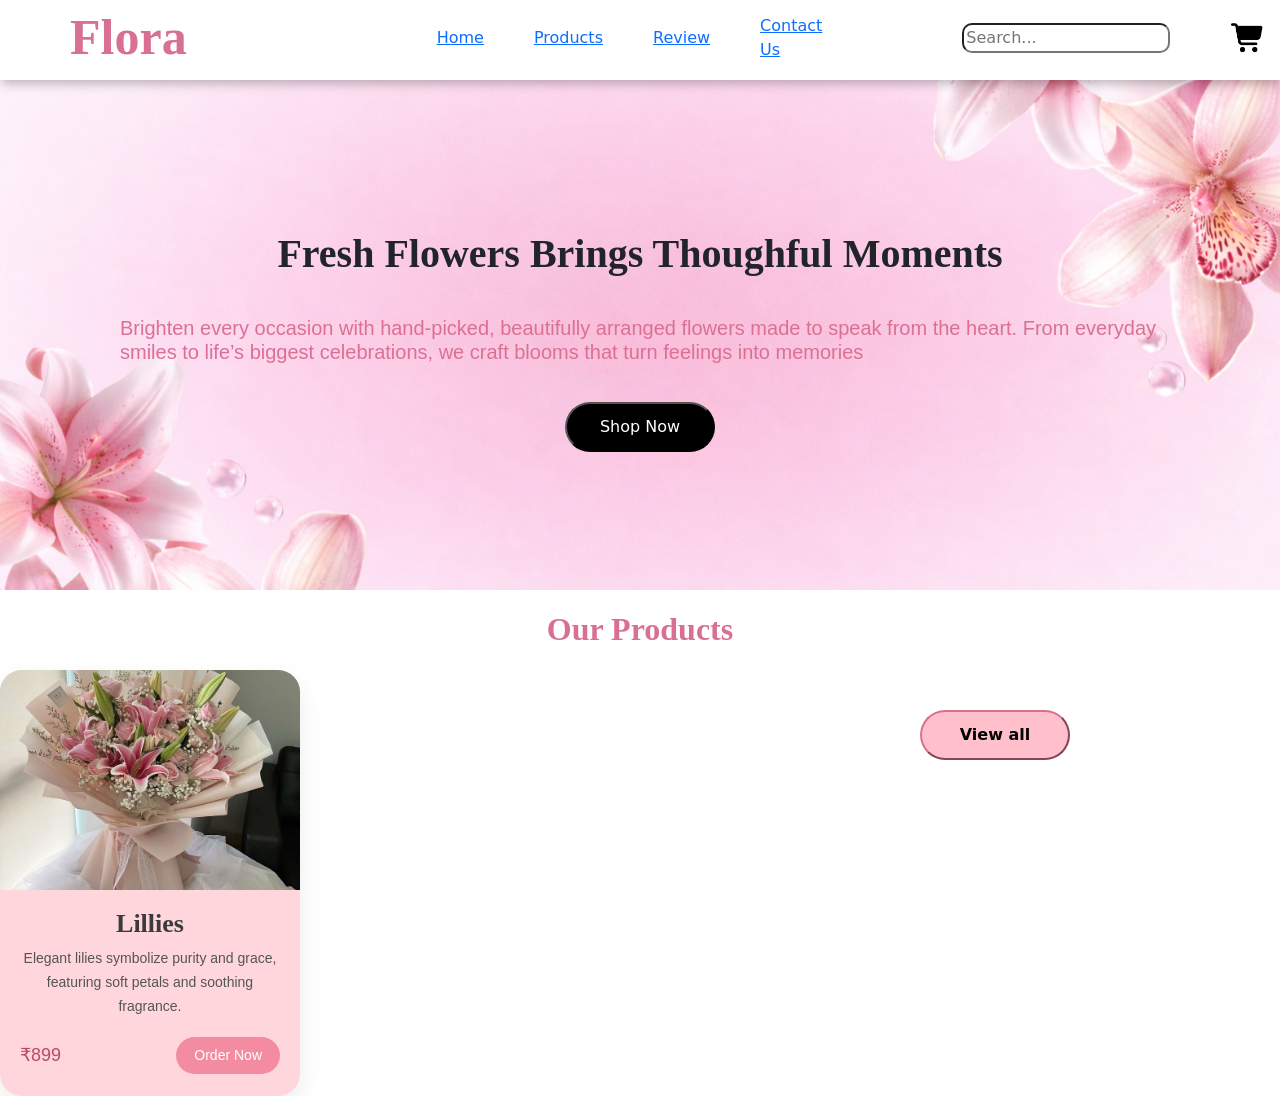
==== index.html @ c14eb33c "Creating a flower shop with basics only" ====
<!DOCTYPE html>
<html lang="en">
<head>
    <meta charset="UTF-8">
    <meta name="viewport" content="width=device-width, initial-scale=1.0">
    <title>Document</title>
    
    <!-- bootstrap -->
    <link href="https://cdn.jsdelivr.net/npm/bootstrap@5.3.8/dist/css/bootstrap.min.css" rel="stylesheet" integrity="sha384-sRIl4kxILFvY47J16cr9ZwB07vP4J8+LH7qKQnuqkuIAvNWLzeN8tE5YBujZqJLB" crossorigin="anonymous">
    <link rel="stylesheet" href="style.css">
</head>
<body>
    <!-- navbar -->
    <div class="my-navbar">
        <nav class="custom-nav">
            <div id="heading">
                <b>Flora</b>
            </div>
            <a href="#" class="nav-a">Home</a>
            <a href="#" class="nav-a">Products</a>
            <a href="#" class="nav-a">Review</a>
            <a href="#" class="nav-a">Contact Us</a>
            <div class="search-bar">
                <input type="text" id="searchInput" placeholder="Search..." />

            </div>
            <div class="cart-profile">
                <div id="cart"> 
                    <img src="/images/cart.png" height="30px" alt="">
                </div>
                <div id="profile">
                    <img src="/images/profile.png" height="30px"alt="">
                </div>
            </div>
            
            
        </nav>
    </div>
    <!-- herosection -->
     <div class="outer-hero">
       <div class="inner-hero">
            <h1 id="hero-main"><b>Fresh Flowers Brings Thoughful Moments</b></h1></div>   
            <div><h5 id="hero-secondary">Brighten every occasion with hand-picked, beautifully arranged flowers made to speak from the heart. From everyday smiles to life’s biggest celebrations, we craft blooms that turn feelings into memories</h3>
         </div>
        <button id="hero-button">Shop Now</button>
        
    </div>
    <!-- gpt -->
     <!-- <div class="flower-card">
    <img src="lillies.jpg" alt="Lillies Bouquet">

    <div class="card-content">
        <h3>Lillies</h3>
        <p>Elegant lilies symbolize purity and grace, featuring soft petals and soothing fragrance.</p>

        <div class="card-footer">
            <span class="price">₹899</span>
            <button class="buy-btn">Order Now</button>
        </div>
    </div>
</div> -->

    <!-- products section -->
     
    <div>
        <div id="products"><b>Our Products</b></div>
            <div id="all-products">
                 <div class="flower-card">
    <img src="/images/pink-lillies.jpg" alt="Lillies Bouquet">

    <div class="card-content">
        <h3>Lillies</h3>
        <p>Elegant lilies symbolize purity and grace, featuring soft petals and soothing fragrance.</p>

        <div class="card-footer">
            <span class="price">₹899</span>
            <button class="buy-btn">Order Now</button>
        </div>
    </div>
                <!-- <div class="flowers-cards">
                    <img src="/images/pink-tulips.jpg" alt="" >
                    <h3>Tulips</h3>
                    <p>Bright tulips symbolize love and renewal, featuring smooth petals, vibrant colors, perfect for gifts, spring decor, celebrations, and joyful moments</p>
                </div>
                <div class="flowers-cards">
                    <img src="/images/orchids.jpg" alt="" >
                    <h3>Orchids</h3>
                    <p>Exotic orchids symbolize beauty and luxury, featuring delicate blooms, long-lasting freshness, perfect for elegant gifts, decor, celebrations, and special occasions</p>
                </div>
                <div class="flowers-cards">
                    <img src="/images/Hydrangeas.jpg" alt="" >
                    <h3>Hydrangeas</h3>
                    <p>Lush hydrangeas symbolize gratitude and abundance, featuring full clustered blooms, soft colors, perfect for elegant decor, weddings, gifts, and celebrations</p>
                </div>
                <div class="flowers-cards">
                    <img src="/images/daisies.jpg" alt="" >
                    <h3>Daisies</h3>
                    <p>Fresh daisies symbolize innocence and cheer, featuring bright petals, sunny charm, perfect for bouquets, gifts, decor, celebrations, and everyday happiness</p>
                </div> -->
            </div>
        
        <div>
            <button id="product-button"> <b>View all</b></button>
        </div>
   </div>
</body>
</html>
---- style.css ----
.my-navbar {
    height: 80px;
    box-shadow: 0 6px 10px -2px rgba(0,0,0,0.25);
    position: relative;
    z-index: 10;
}

.custom-nav {
    display: flex;
    align-items: center;
    gap: 50px;
    width: 100%;
}

#heading {
    font-family: 'Cormorant Garamond', serif;
    color: #d87093;
    font-size: 50px;
    margin-right:200px;
    margin-left:70px;
}

#searchInput {
    height: 30px;
    border-radius: 10px;
    margin-left:90px;
    margin-right:10px;
}

.cart-profile {
    display: flex;
    gap: 40px;
    margin-left: auto;
    margin-right:20px;

}
.outer-hero {
    width: full;
    height:510px;
    /* margin-top:2px; */
    background: url("/images/heroimage.png") ;
    background-repeat: no-repeat;
    background-position: center;
    background-size: cover;
    display:flex;
    justify-items: center;
    align-items: center;
    flex-direction: column;
    padding-top:150px;
    padding-left: 120px;
    padding-right:120px;
    gap:30px;

}

#hero-secondary{
    color:palevioletred;
    font-family: 'Inter', sans-serif; 
}
#hero-main{
    font-family: 'Playfair Display', serif;
}
#hero-button{
    border-radius:40px;
    height:50px;
    width:150px;
    background-color: black;
    color:white;
        /* box-shadow: 0 6px 10px -2px rgba(0,0,0,0.25); */


}
/* container of all cards */
#all-products{
    display: grid;
    grid-template-columns: repeat(5, 1fr);
    gap: 20px;
    /* height:400px; */
}

/* individual card */
.flowers-cards{
    background-color: pink;
    padding: 10px;
    border-radius: 10px;
    text-align: center;
    margin-left: 10px;
    margin-right:10px;
height:400px;
}
.flowers-cards h3 {
    font-family: 'Quicksand', sans-serif;
    font-weight: 500;
    font-size: 26px;
    letter-spacing: 1px;
    color: #2e2e2e;
    margin-bottom: 10px;
}
.flowers-card p {
    font-family: 'Poppins', sans-serif;
    font-size: 14.5px;
    font-weight: 400;
    line-height: 1.7;
    color: #444;
}
/* image inside card */
.flowers-cards img{
    width: 100%;
    height: 50%;
    object-fit: cover;
    border-radius: 8px;
}
#products{
    height:50px;
    font-size:xx-large;
    font-family:cursive;
    text-align:center;
    color:#d87093;
    margin-top:15px;
    margin-bottom: 15px;
}
#product-button{
    background-color: pink;
    border-color: #d87093;
    height:50px;
    width:150px;
    border-radius: 40px;
    margin-top: 40px;
    margin-left:600px;
    margin-bottom: 15px;
}
.flower-card{
    width: 300px;
    background: #ffd6dc;
    border-radius: 22px;
    overflow: hidden;
    box-shadow: 0 10px 25px rgba(0,0,0,0.08);
    transition: transform 0.3s ease;
}

.flower-card:hover{
    transform: translateY(-6px);
}

.flower-card img{
    width: 100%;
    height: 220px;
    object-fit: cover;
}

.card-content{
    padding: 18px 20px 22px;
    text-align: center;
}

.card-content h3{
    font-family: 'Cormorant Garamond', serif;
    font-size: 26px;
    font-weight: 600;
    color: #3b3b3b;
    margin-bottom: 8px;
}

.card-content p{
    font-family: 'Poppins', sans-serif;
    font-size: 14px;
    line-height: 1.7;
    color: #555;
    margin-bottom: 18px;
}

.card-footer{
    display: flex;
    align-items: center;
    justify-content: space-between;
}

.price{
    font-family: 'Poppins', sans-serif;
    font-size: 18px;
    font-weight: 500;
    color: #b94a64;
}

.buy-btn{
    background: #f48ca1;
    border: none;
    padding: 8px 18px;
    border-radius: 20px;
    font-family: 'Poppins', sans-serif;
    font-size: 14px;
    color: white;
    cursor: pointer;
    transition: background 0.3s ease;
}

.buy-btn:hover{
    background: #e6728a;
}
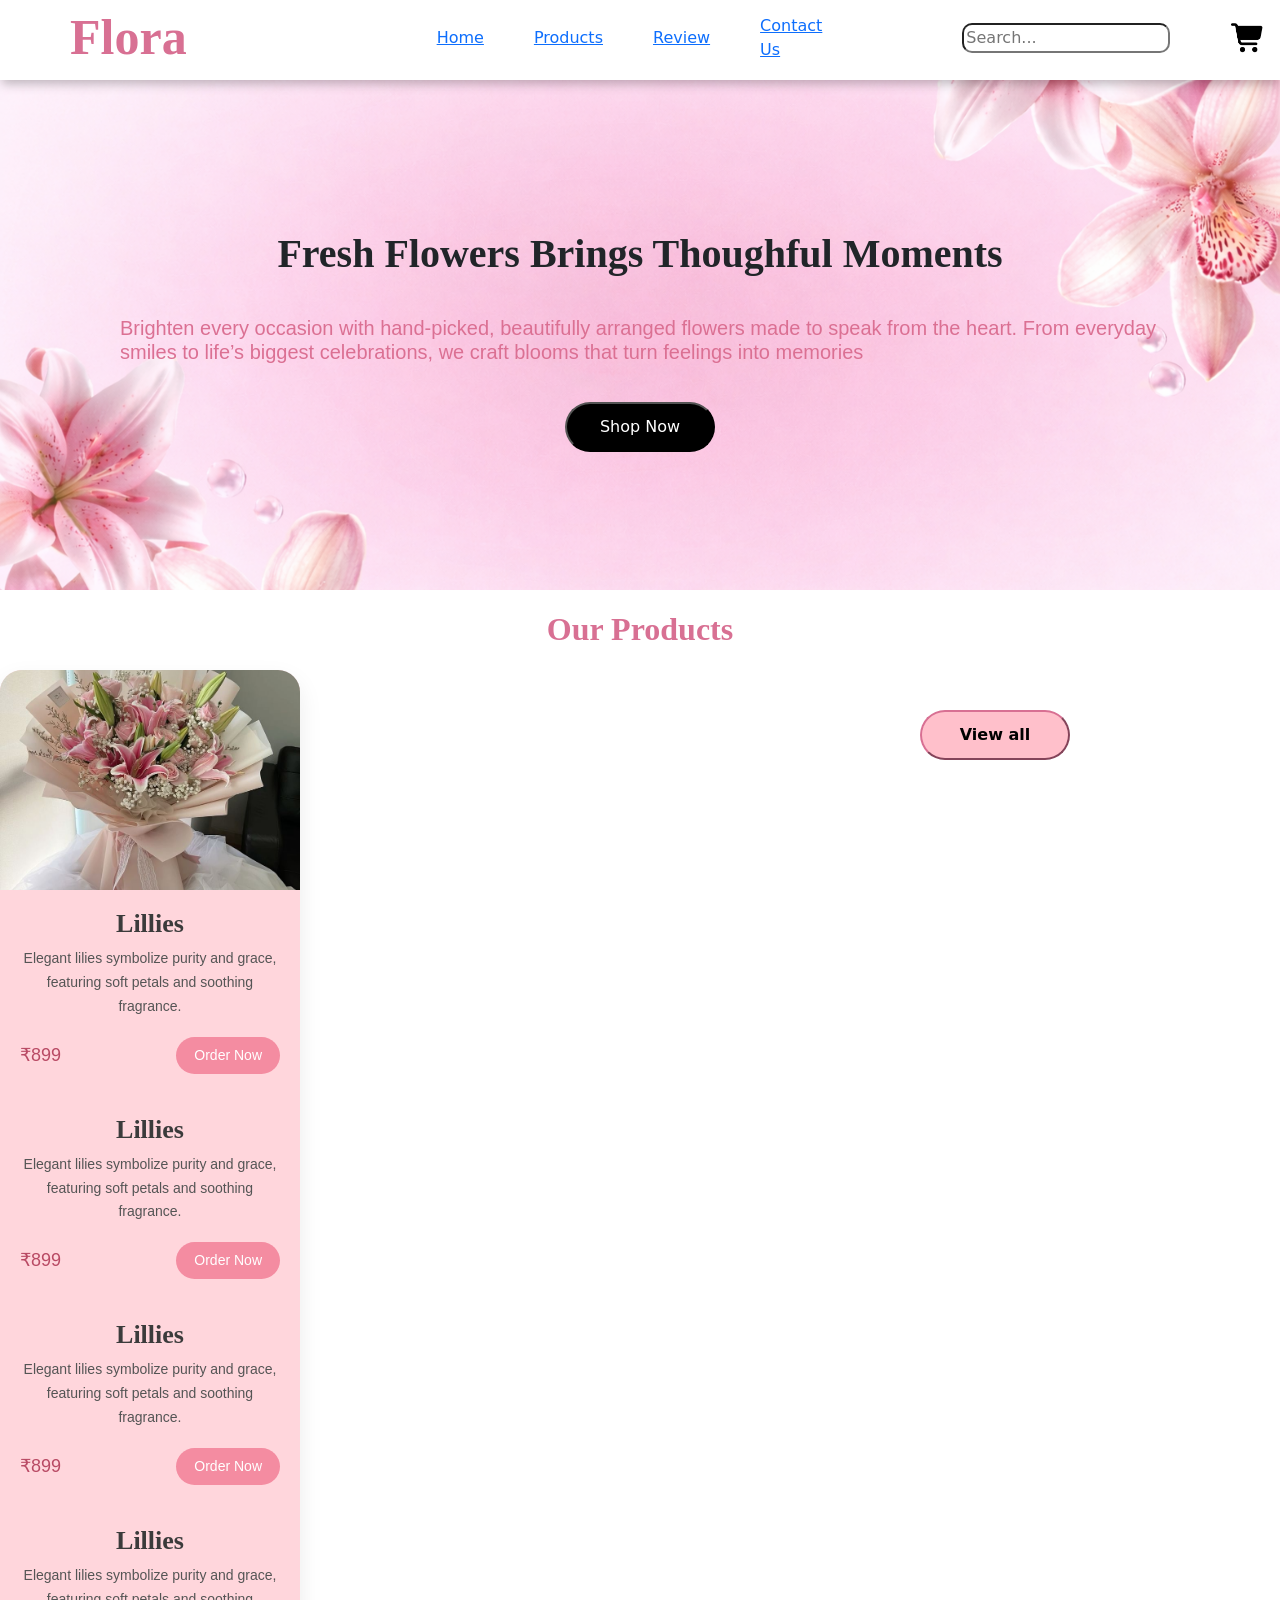
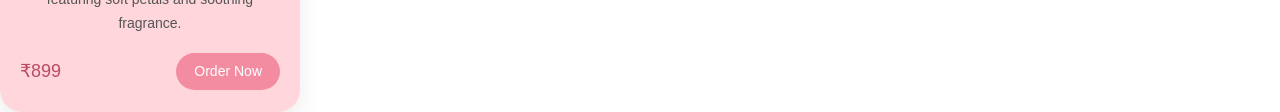
==== commit 12d8b396: "Added few more lilies" ====
--- a/index.html
+++ b/index.html
@@ -77,6 +77,33 @@
             <button class="buy-btn">Order Now</button>
         </div>
     </div>
+    <div class="card-content">
+        <h3>Lillies</h3>
+        <p>Elegant lilies symbolize purity and grace, featuring soft petals and soothing fragrance.</p>
+    
+        <div class="card-footer">
+            <span class="price">₹899</span>
+            <button class="buy-btn">Order Now</button>
+        </div>
+    </div>
+    <div class="card-content">
+        <h3>Lillies</h3>
+        <p>Elegant lilies symbolize purity and grace, featuring soft petals and soothing fragrance.</p>
+    
+        <div class="card-footer">
+            <span class="price">₹899</span>
+            <button class="buy-btn">Order Now</button>
+        </div>
+    </div>
+    <div class="card-content">
+        <h3>Lillies</h3>
+        <p>Elegant lilies symbolize purity and grace, featuring soft petals and soothing fragrance.</p>
+    
+        <div class="card-footer">
+            <span class="price">₹899</span>
+            <button class="buy-btn">Order Now</button>
+        </div>
+    </div>
                 <!-- <div class="flowers-cards">
                     <img src="/images/pink-tulips.jpg" alt="" >
                     <h3>Tulips</h3>
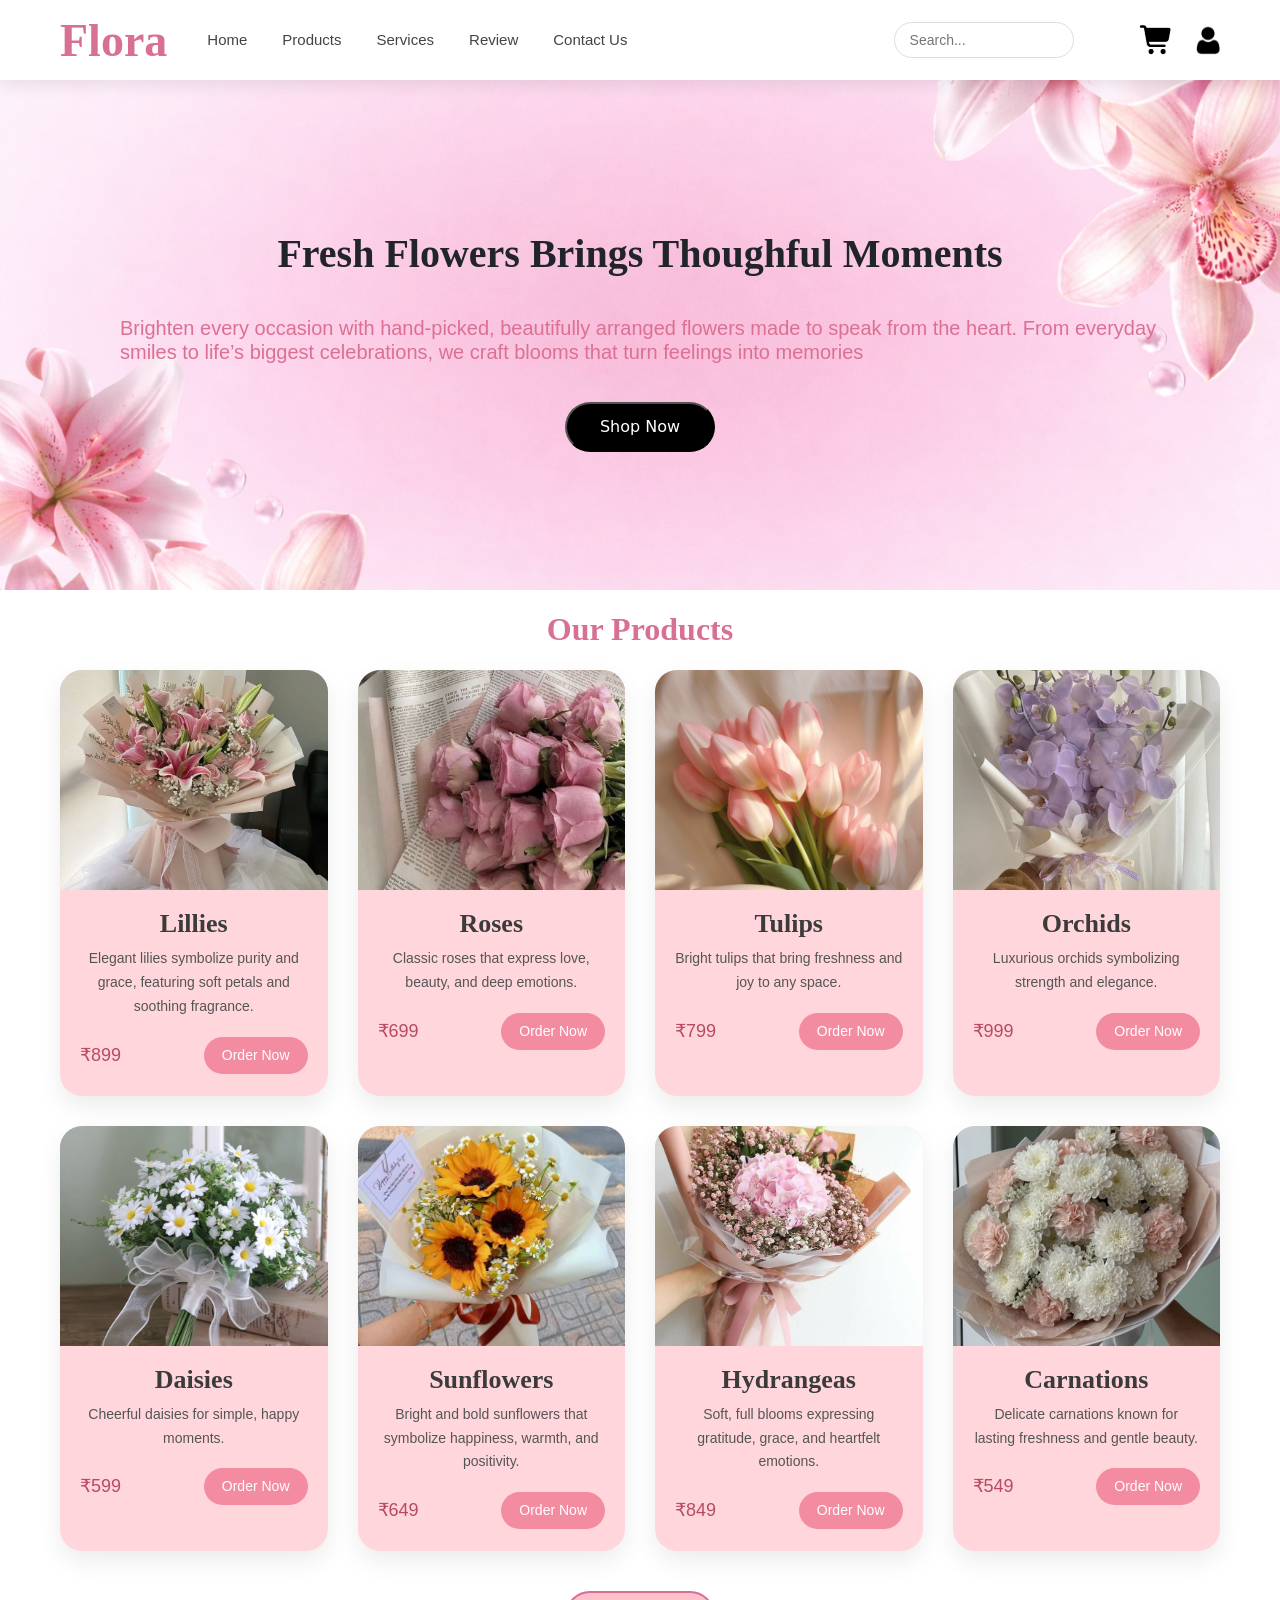
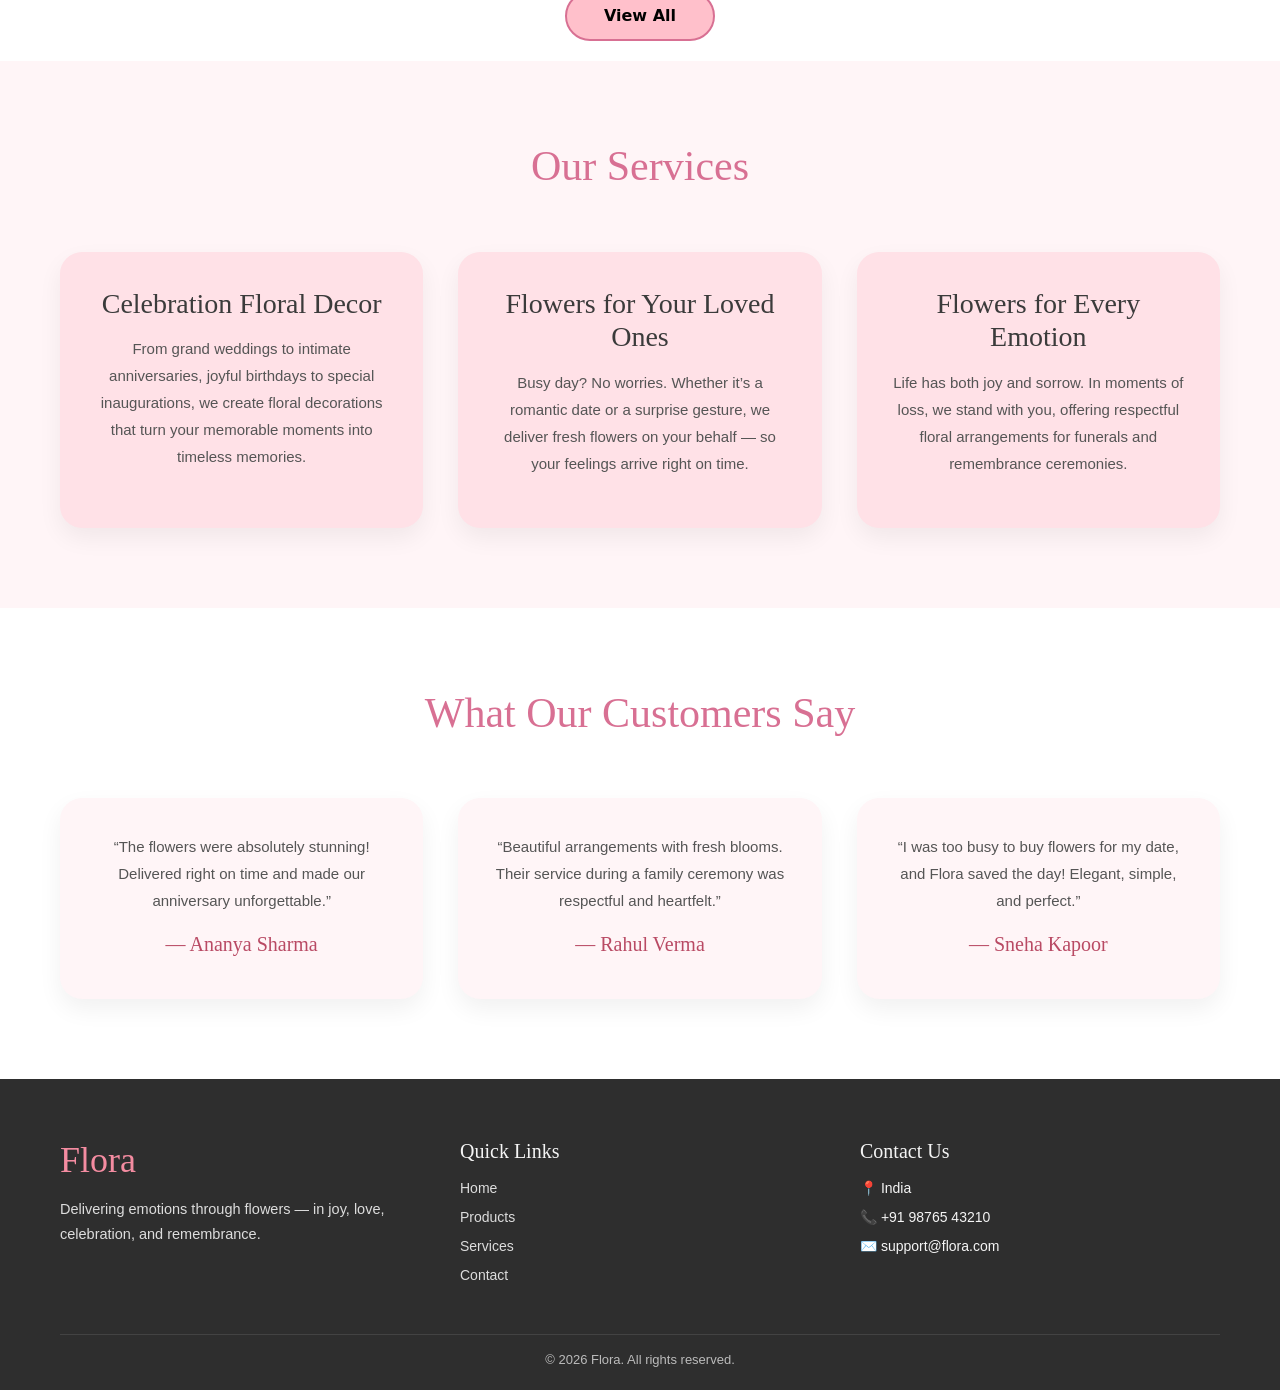
==== commit d0c0b934: "Beautified my shopp" ====
--- a/index.html
+++ b/index.html
@@ -16,10 +16,15 @@
             <div id="heading">
                 <b>Flora</b>
             </div>
-            <a href="#" class="nav-a">Home</a>
-            <a href="#" class="nav-a">Products</a>
-            <a href="#" class="nav-a">Review</a>
-            <a href="#" class="nav-a">Contact Us</a>
+   <div class="nav-links">
+    <a href="#home" class="nav-a">Home</a>
+    <a href="#products" class="nav-a">Products</a>
+    <a href="#services" class="nav-a">Services</a>
+    <a href="#reviews" class="nav-a">Review</a>
+    <a href="#footer" class="nav-a">Contact Us</a>
+</div>
+
+
             <div class="search-bar">
                 <input type="text" id="searchInput" placeholder="Search..." />
 
@@ -62,73 +67,211 @@
 
     <!-- products section -->
      
-    <div>
-        <div id="products"><b>Our Products</b></div>
-            <div id="all-products">
-                 <div class="flower-card">
-    <img src="/images/pink-lillies.jpg" alt="Lillies Bouquet">
-
-    <div class="card-content">
-        <h3>Lillies</h3>
-        <p>Elegant lilies symbolize purity and grace, featuring soft petals and soothing fragrance.</p>
-
-        <div class="card-footer">
-            <span class="price">₹899</span>
-            <button class="buy-btn">Order Now</button>
-        </div>
-    </div>
-    <div class="card-content">
-        <h3>Lillies</h3>
-        <p>Elegant lilies symbolize purity and grace, featuring soft petals and soothing fragrance.</p>
-    
-        <div class="card-footer">
-            <span class="price">₹899</span>
-            <button class="buy-btn">Order Now</button>
-        </div>
-    </div>
-    <div class="card-content">
-        <h3>Lillies</h3>
-        <p>Elegant lilies symbolize purity and grace, featuring soft petals and soothing fragrance.</p>
-    
-        <div class="card-footer">
-            <span class="price">₹899</span>
-            <button class="buy-btn">Order Now</button>
-        </div>
-    </div>
-    <div class="card-content">
-        <h3>Lillies</h3>
-        <p>Elegant lilies symbolize purity and grace, featuring soft petals and soothing fragrance.</p>
-    
-        <div class="card-footer">
-            <span class="price">₹899</span>
-            <button class="buy-btn">Order Now</button>
-        </div>
-    </div>
-                <!-- <div class="flowers-cards">
-                    <img src="/images/pink-tulips.jpg" alt="" >
-                    <h3>Tulips</h3>
-                    <p>Bright tulips symbolize love and renewal, featuring smooth petals, vibrant colors, perfect for gifts, spring decor, celebrations, and joyful moments</p>
-                </div>
-                <div class="flowers-cards">
-                    <img src="/images/orchids.jpg" alt="" >
-                    <h3>Orchids</h3>
-                    <p>Exotic orchids symbolize beauty and luxury, featuring delicate blooms, long-lasting freshness, perfect for elegant gifts, decor, celebrations, and special occasions</p>
-                </div>
-                <div class="flowers-cards">
-                    <img src="/images/Hydrangeas.jpg" alt="" >
-                    <h3>Hydrangeas</h3>
-                    <p>Lush hydrangeas symbolize gratitude and abundance, featuring full clustered blooms, soft colors, perfect for elegant decor, weddings, gifts, and celebrations</p>
-                </div>
-                <div class="flowers-cards">
-                    <img src="/images/daisies.jpg" alt="" >
-                    <h3>Daisies</h3>
-                    <p>Fresh daisies symbolize innocence and cheer, featuring bright petals, sunny charm, perfect for bouquets, gifts, decor, celebrations, and everyday happiness</p>
-                </div> -->
-            </div>
-        
-        <div>
-            <button id="product-button"> <b>View all</b></button>
-        </div>
-   </div>
+    <div id="products"><b>Our Products</b></div>
+
+<div id="all-products">
+
+    <div class="flower-card">
+        <img src="/images/pink-lillies.jpg" alt="Lillies Bouquet">
+        <div class="card-content">
+            <h3>Lillies</h3>
+            <p>Elegant lilies symbolize purity and grace, featuring soft petals and soothing fragrance.</p>
+            <div class="card-footer">
+                <span class="price">₹899</span>
+                <button class="buy-btn">Order Now</button>
+            </div>
+        </div>
+    </div>
+
+    <div class="flower-card">
+        <img src="/images/pink-roses.jpg" alt="Lillies Bouquet">
+        <div class="card-content">
+            <h3>Roses</h3>
+            <p>Classic roses that express love, beauty, and deep emotions.</p>
+            <div class="card-footer">
+                <span class="price">₹699</span>
+                <button class="buy-btn">Order Now</button>
+            </div>
+        </div>
+    </div>
+
+    <div class="flower-card">
+        <img src="/images/pink-tulips.jpg" alt="Tulips Bouquet">
+        <div class="card-content">
+            <h3>Tulips</h3>
+            <p>Bright tulips that bring freshness and joy to any space.</p>
+            <div class="card-footer">
+                <span class="price">₹799</span>
+                <button class="buy-btn">Order Now</button>
+            </div>
+        </div>
+    </div>
+
+    <div class="flower-card">
+        <img src="/images/orchids.jpg" alt="Orchids Bouquet">
+        <div class="card-content">
+            <h3>Orchids</h3>
+            <p>Luxurious orchids symbolizing strength and elegance.</p>
+            <div class="card-footer">
+                <span class="price">₹999</span>
+                <button class="buy-btn">Order Now</button>
+            </div>
+        </div>
+    </div>
+
+    <div class="flower-card">
+        <img src="/images/daisies.jpg" alt="Daisies Bouquet">
+        <div class="card-content">
+            <h3>Daisies</h3>
+            <p>Cheerful daisies for simple, happy moments.</p>
+            <div class="card-footer">
+                <span class="price">₹599</span>
+                <button class="buy-btn">Order Now</button>
+            </div>
+        </div>
+    </div>
+    <div class="flower-card">
+    <img src="/images/sunflowers.jpg" alt="Sunflowers Bouquet">
+    <div class="card-content">
+        <h3>Sunflowers</h3>
+        <p>Bright and bold sunflowers that symbolize happiness, warmth, and positivity.</p>
+        <div class="card-footer">
+            <span class="price">₹649</span>
+            <button class="buy-btn">Order Now</button>
+        </div>
+    </div>
+</div>
+
+<div class="flower-card">
+    <img src="/images/Hydrangeas.jpg" alt="Hydrangea Bouquet">
+    <div class="card-content">
+        <h3>Hydrangeas</h3>
+        <p>Soft, full blooms expressing gratitude, grace, and heartfelt emotions.</p>
+        <div class="card-footer">
+            <span class="price">₹849</span>
+            <button class="buy-btn">Order Now</button>
+        </div>
+    </div>
+</div>
+
+<div class="flower-card">
+    <img src="/images/Chrysanthemums.jpg" alt="Carnations Bouquet">
+    <div class="card-content">
+        <h3>Carnations</h3>
+        <p>Delicate carnations known for lasting freshness and gentle beauty.</p>
+        <div class="card-footer">
+            <span class="price">₹549</span>
+            <button class="buy-btn">Order Now</button>
+        </div>
+    </div>
+</div>
+
+
+</div>
+
+<div class="text-center">
+    <button class="product-button"><b>View All</b></button>
+</div>
+
+<!-- services section -->
+<section id="services">
+    <h2 class="section-title">Our Services</h2>
+
+    <div class="services-container">
+
+        <div class="service-card">
+            <h3>Celebration Floral Decor</h3>
+            <p>
+                From grand weddings to intimate anniversaries, joyful birthdays to special inaugurations,
+                we create floral decorations that turn your memorable moments into timeless memories.
+            </p>
+        </div>
+
+        <div class="service-card">
+            <h3>Flowers for Your Loved Ones</h3>
+            <p>
+                Busy day? No worries. Whether it’s a romantic date or a surprise gesture,
+                we deliver fresh flowers on your behalf — so your feelings arrive right on time.
+            </p>
+        </div>
+
+        <div class="service-card">
+            <h3>Flowers for Every Emotion</h3>
+            <p>
+                Life has both joy and sorrow. In moments of loss, we stand with you,
+                offering respectful floral arrangements for funerals and remembrance ceremonies.
+            </p>
+        </div>
+
+    </div>
+</section>
+
+<!-- reviews section -->
+<section id="reviews">
+    <h2 class="section-title">What Our Customers Say</h2>
+
+    <div class="reviews-container">
+
+        <div class="review-card">
+            <p>
+                “The flowers were absolutely stunning! Delivered right on time and
+                made our anniversary unforgettable.”
+            </p>
+            <h4>— Ananya Sharma</h4>
+        </div>
+
+        <div class="review-card">
+            <p>
+                “Beautiful arrangements with fresh blooms. Their service during a
+                family ceremony was respectful and heartfelt.”
+            </p>
+            <h4>— Rahul Verma</h4>
+        </div>
+
+        <div class="review-card">
+            <p>
+                “I was too busy to buy flowers for my date, and Flora saved the day!
+                Elegant, simple, and perfect.”
+            </p>
+            <h4>— Sneha Kapoor</h4>
+        </div>
+
+    </div>
+</section>
+
+<!-- footer -->
+<footer class="footer" id="footer">
+    <div class="footer-content">
+
+        <div class="footer-brand">
+            <h2>Flora</h2>
+            <p>
+                Delivering emotions through flowers — in joy, love, celebration,
+                and remembrance.
+            </p>
+        </div>
+
+        <div class="footer-links">
+            <h4>Quick Links</h4>
+            <a href="#">Home</a>
+            <a href="#">Products</a>
+            <a href="#">Services</a>
+            <a href="#">Contact</a>
+        </div>
+
+        <div class="footer-contact">
+            <h4>Contact Us</h4>
+            <p>📍 India</p>
+            <p>📞 +91 98765 43210</p>
+            <p>✉️ support@flora.com</p>
+        </div>
+
+    </div>
+
+    <div class="footer-bottom">
+        © 2026 Flora. All rights reserved.
+    </div>
+</footer>
+
 </body>
 </html>
--- a/style.css
+++ b/style.css
@@ -1,39 +1,97 @@
-.my-navbar {
+.my-navbar{
     height: 80px;
-    box-shadow: 0 6px 10px -2px rgba(0,0,0,0.25);
-    position: relative;
-    z-index: 10;
-}
-
-.custom-nav {
+    background: #fff;
+    box-shadow: 0 6px 15px rgba(0,0,0,0.08);
+    position: sticky;
+    top: 0;
+    z-index: 100;
+}
+
+.custom-nav{
+    height: 100%;
     display: flex;
     align-items: center;
-    gap: 50px;
+    padding: 0 60px;
+    gap: 40px;
+}
+
+/* logo */
+#heading{
+    font-family: 'Cormorant Garamond', serif;
+    font-size: 46px;
+    color: #d87093;
+    margin: 0;
+}
+
+.search-bar{
+    margin-left: auto;
+}
+.nav-links{
+    display: flex;
+    gap: 35px;
+}
+
+.nav-a{
+    text-decoration: none;
+    font-family: 'Poppins', sans-serif;
+    font-size: 15px;
+    font-weight: 500;
+    color: #444;
+    position: relative;
+    padding: 5px 0;
+    transition: color 0.3s ease;
+}
+
+.nav-a:hover{
+    color: #d87093;
+}
+
+/* soft underline hover */
+.nav-a::after{
+    content: "";
+    position: absolute;
+    width: 0%;
+    height: 2px;
+    background: #d87093;
+    left: 0;
+    bottom: -3px;
+    transition: width 0.3s ease;
+}
+
+.nav-a:hover::after{
     width: 100%;
 }
 
-#heading {
-    font-family: 'Cormorant Garamond', serif;
-    color: #d87093;
-    font-size: 50px;
-    margin-right:200px;
-    margin-left:70px;
-}
-
-#searchInput {
-    height: 30px;
-    border-radius: 10px;
-    margin-left:90px;
-    margin-right:10px;
-}
-
-.cart-profile {
+#searchInput{
+    height: 36px;
+    width: 180px;
+    border-radius: 20px;
+    border: 1px solid #ddd;
+    padding: 0 15px;
+    font-family: 'Poppins', sans-serif;
+    font-size: 14px;
+}
+
+#searchInput:focus{
+    outline: none;
+    border-color: #d87093;
+}
+
+.cart-profile{
     display: flex;
-    gap: 40px;
-    margin-left: auto;
-    margin-right:20px;
-
-}
+    gap: 25px;
+    margin-left: 25px;
+}
+
+.cart-profile img{
+    cursor: pointer;
+    transition: transform 0.2s ease;
+}
+
+.cart-profile img:hover{
+    transform: scale(1.1);
+}
+
 .outer-hero {
     width: full;
     height:510px;
@@ -73,9 +131,9 @@
 /* container of all cards */
 #all-products{
     display: grid;
-    grid-template-columns: repeat(5, 1fr);
-    gap: 20px;
-    /* height:400px; */
+    grid-template-columns: repeat(auto-fit, minmax(260px, 1fr));
+    gap: 30px;
+    padding: 0 60px;
 }
 
 /* individual card */
@@ -119,18 +177,16 @@
     margin-top:15px;
     margin-bottom: 15px;
 }
-#product-button{
+.product-button{
     background-color: pink;
-    border-color: #d87093;
+    border: 2px solid #d87093;
     height:50px;
     width:150px;
     border-radius: 40px;
-    margin-top: 40px;
-    margin-left:600px;
-    margin-bottom: 15px;
-}
+    margin: 40px auto 20px;
+}
+
 .flower-card{
-    width: 300px;
     background: #ffd6dc;
     border-radius: 22px;
     overflow: hidden;
@@ -138,6 +194,7 @@
     transition: transform 0.3s ease;
 }
 
+
 .flower-card:hover{
     transform: translateY(-6px);
 }
@@ -197,3 +254,139 @@
 .buy-btn:hover{
     background: #e6728a;
 }
+
+
+#services{
+    padding: 80px 60px;
+    background-color: #fff5f7;
+}
+
+.section-title{
+    text-align: center;
+    font-family: 'Playfair Display', serif;
+    font-size: 42px;
+    color: #d87093;
+    margin-bottom: 60px;
+}
+
+.services-container{
+    display: grid;
+    grid-template-columns: repeat(auto-fit, minmax(280px, 1fr));
+    gap: 35px;
+}
+
+.service-card{
+    background: #ffe1e7;
+    padding: 35px 30px;
+    border-radius: 22px;
+    box-shadow: 0 10px 25px rgba(0,0,0,0.06);
+    text-align: center;
+}
+
+.service-card h3{
+    font-family: 'Cormorant Garamond', serif;
+    font-size: 28px;
+    color: #3b3b3b;
+    margin-bottom: 15px;
+}
+
+.service-card p{
+    font-family: 'Poppins', sans-serif;
+    font-size: 15px;
+    line-height: 1.8;
+    color: #555;
+}
+.footer{
+    background: #2e2e2e;
+    color: #f5f5f5;
+    padding: 60px 60px 20px;
+}
+
+.footer-content{
+    display: grid;
+    grid-template-columns: repeat(auto-fit, minmax(250px, 1fr));
+    gap: 40px;
+    margin-bottom: 40px;
+}
+
+.footer-brand h2{
+    font-family: 'Cormorant Garamond', serif;
+    font-size: 36px;
+    color: #f48ca1;
+    margin-bottom: 15px;
+}
+
+.footer-brand p{
+    font-family: 'Poppins', sans-serif;
+    font-size: 14.5px;
+    line-height: 1.7;
+    color: #ddd;
+}
+
+.footer-links h4,
+.footer-contact h4{
+    font-family: 'Playfair Display', serif;
+    font-size: 20px;
+    margin-bottom: 15px;
+}
+
+.footer-links a{
+    display: block;
+    color: #ddd;
+    text-decoration: none;
+    margin-bottom: 8px;
+    font-family: 'Poppins', sans-serif;
+    font-size: 14px;
+}
+
+.footer-links a:hover{
+    color: #f48ca1;
+}
+
+.footer-contact p{
+    font-family: 'Poppins', sans-serif;
+    font-size: 14px;
+    margin-bottom: 8px;
+}
+
+.footer-bottom{
+    text-align: center;
+    font-family: 'Poppins', sans-serif;
+    font-size: 13px;
+    color: #bbb;
+    border-top: 1px solid rgba(255,255,255,0.1);
+    padding-top: 15px;
+}
+
+#reviews{
+    padding: 80px 60px;
+    background: #fff;
+}
+
+.reviews-container{
+    display: grid;
+    grid-template-columns: repeat(auto-fit, minmax(280px, 1fr));
+    gap: 35px;
+}
+
+.review-card{
+    background: #fff5f7;
+    padding: 35px 30px;
+    border-radius: 22px;
+    box-shadow: 0 10px 25px rgba(0,0,0,0.06);
+    text-align: center;
+}
+
+.review-card p{
+    font-family: 'Poppins', sans-serif;
+    font-size: 15px;
+    line-height: 1.8;
+    color: #555;
+    margin-bottom: 18px;
+}
+
+.review-card h4{
+    font-family: 'Cormorant Garamond', serif;
+    font-size: 20px;
+    color: #b94a64;
+}
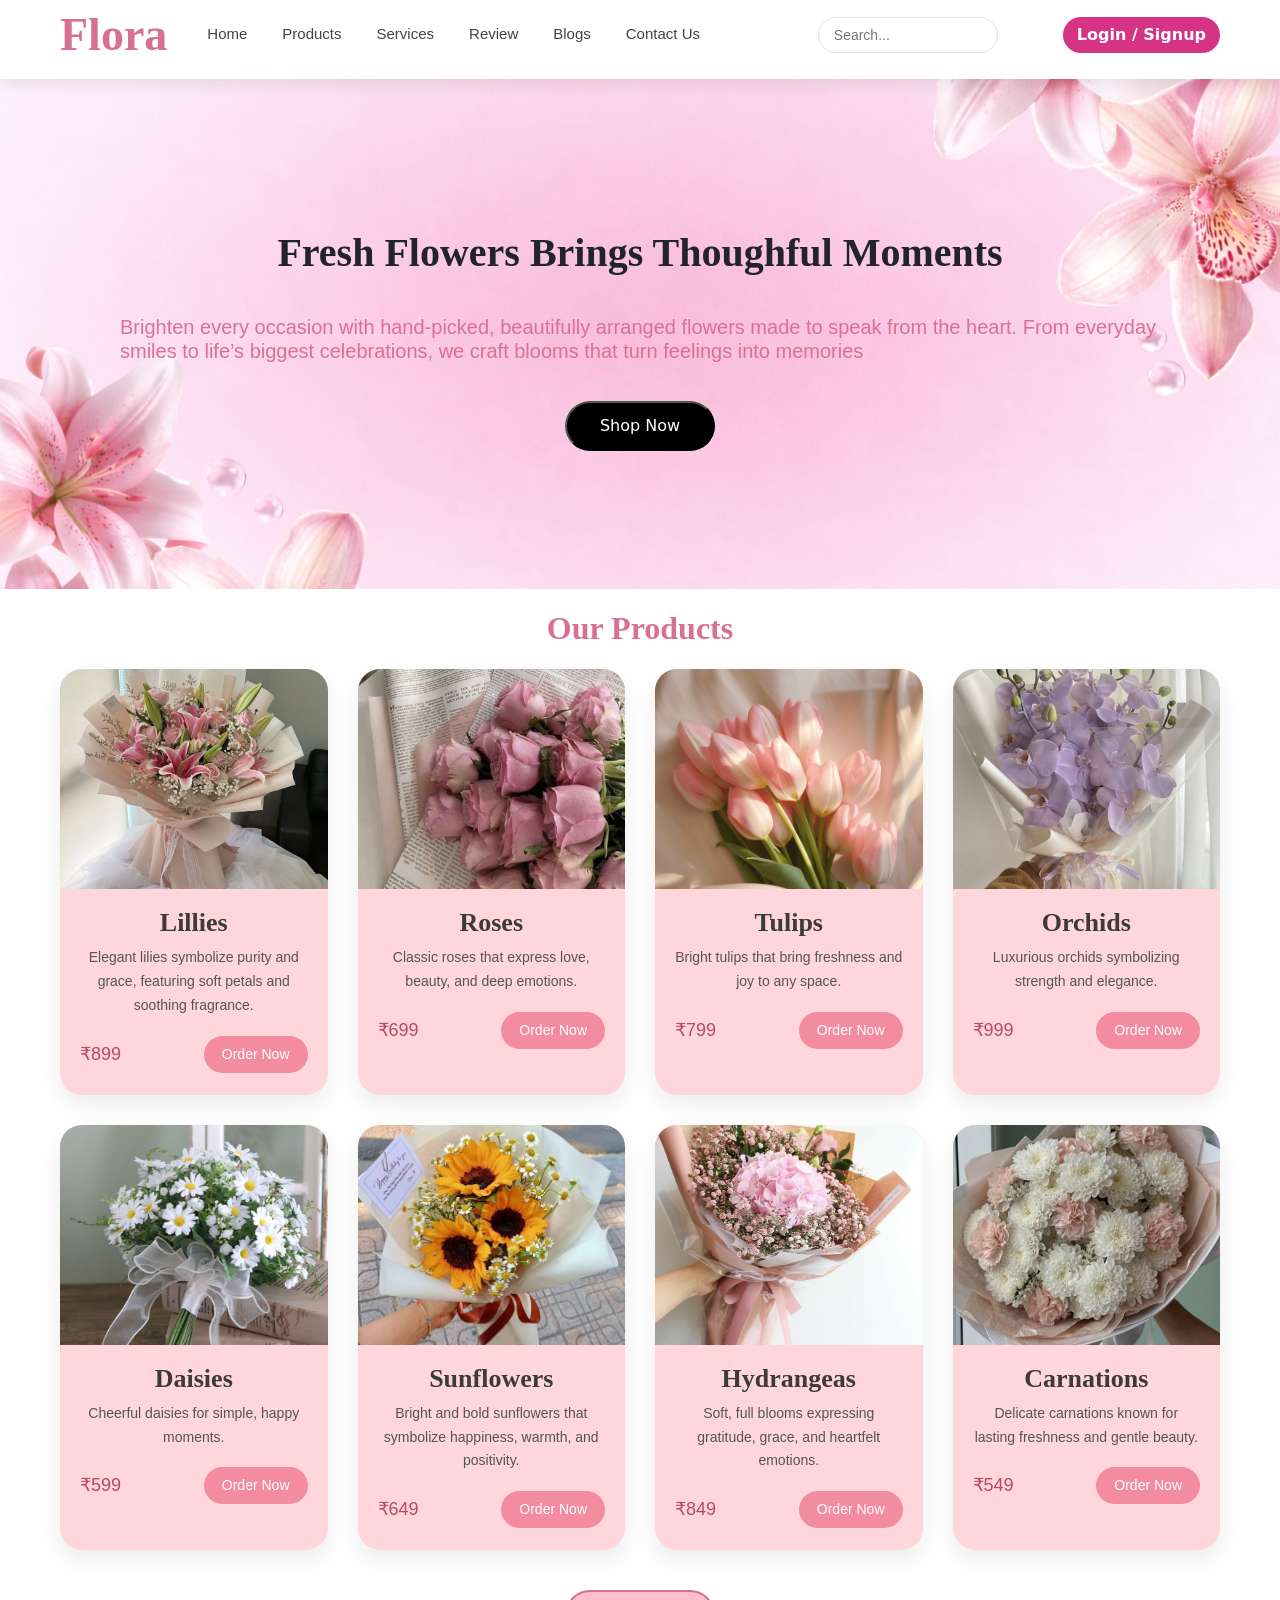
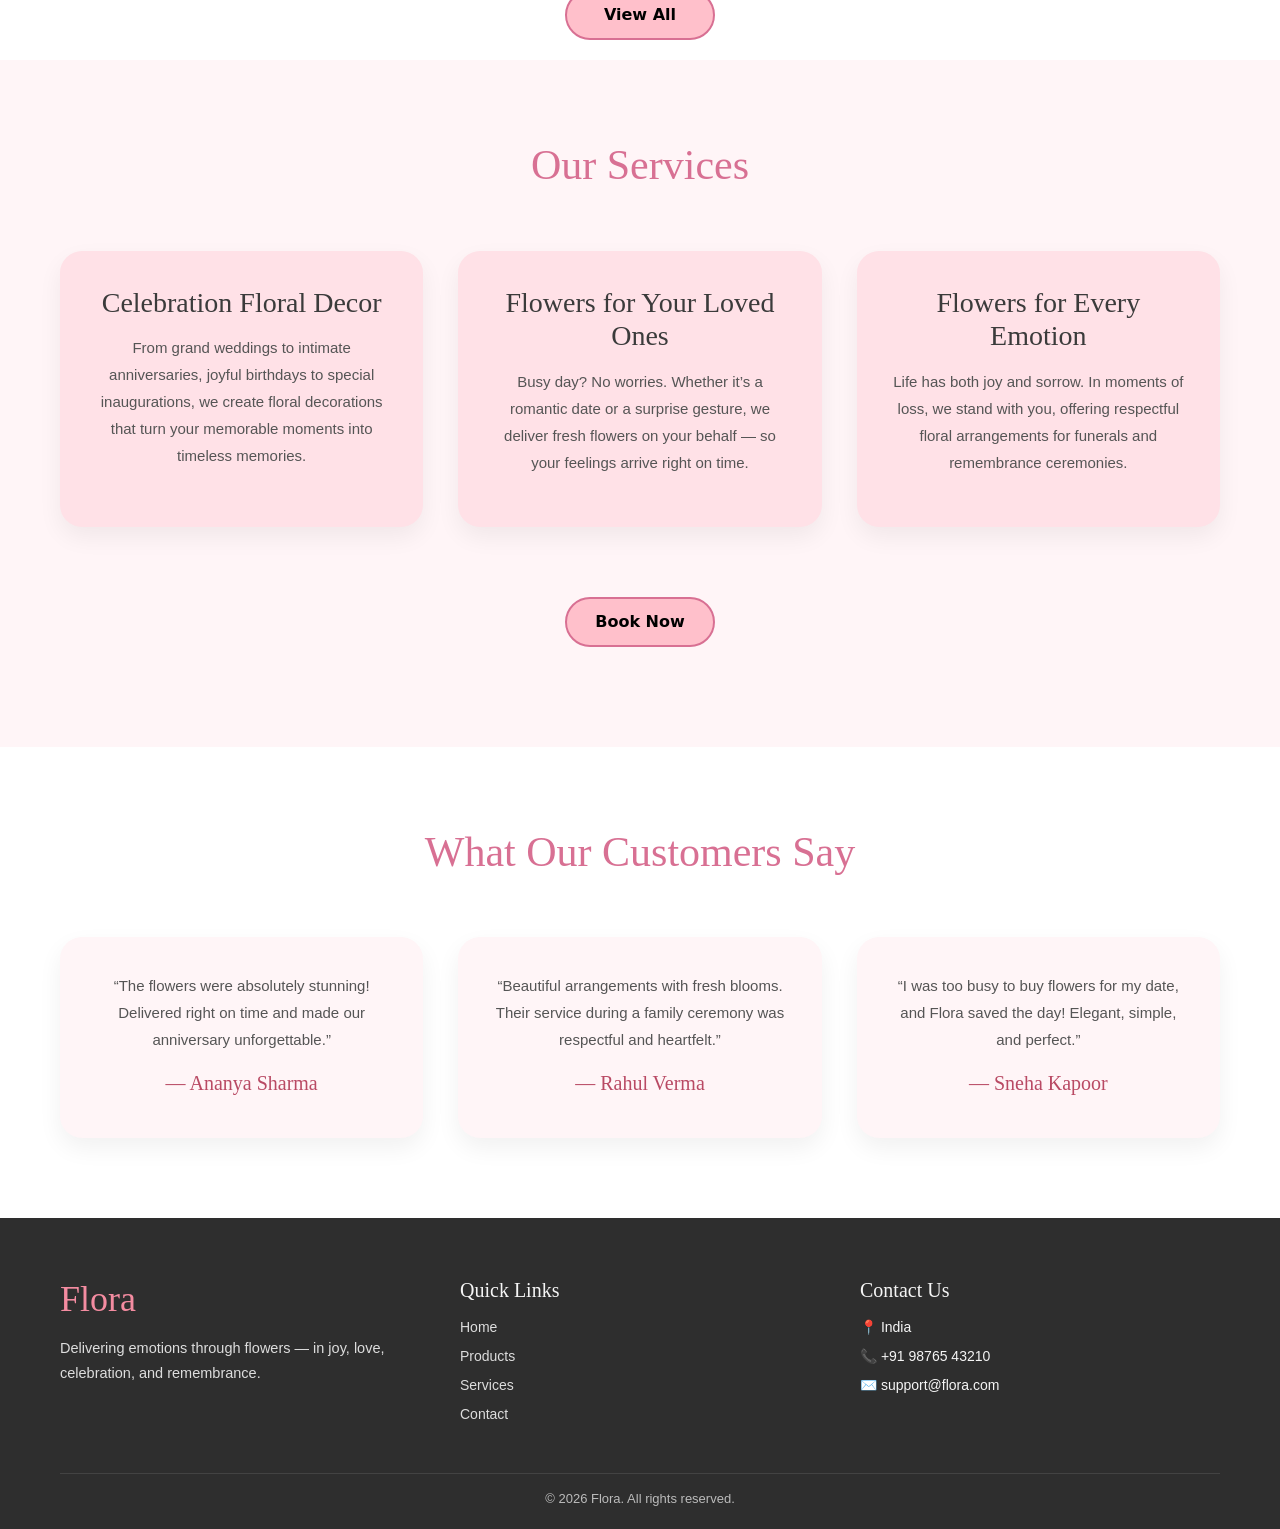
==== commit 896fa1c9: "final changes" ====
--- a/index.html
+++ b/index.html
@@ -1,3 +1,4 @@
+<!-- //original -->
 <!DOCTYPE html>
 <html lang="en">
 <head>
@@ -21,6 +22,7 @@
     <a href="#products" class="nav-a">Products</a>
     <a href="#services" class="nav-a">Services</a>
     <a href="#reviews" class="nav-a">Review</a>
+    <a href="/blog.html" class="nav-a">Blogs</a>
     <a href="#footer" class="nav-a">Contact Us</a>
 </div>
 
@@ -30,41 +32,55 @@
 
             </div>
             <div class="cart-profile">
-                <div id="cart"> 
-                    <img src="/images/cart.png" height="30px" alt="">
-                </div>
-                <div id="profile">
-                    <img src="/images/profile.png" height="30px"alt="">
+                <button id="authBtn" class="auth-btn" onclick="openAuthModal()">
+                        Login / Signup
+                </button>
+
+                <div id="profileIcon" style="display:none;">
+                    <img src="images/profile.png" height="30px" alt="">
                 </div>
             </div>
             
             
         </nav>
     </div>
+    <!-- login/signup model-->
+<div id="authModal" class="order-modal">
+  <div class="order-box">
+    <span class="close-btn" onclick="closeAuthModal()">×</span>
+
+    <h2 id="authTitle">Login</h2>
+
+    <form id="authForm" onsubmit="return handleAuth()">
+
+      <input type="text" id="authName" placeholder="Full Name (Signup only)" style="display:none;">
+
+      <input type="email" id="authEmail" placeholder="Email">
+
+      <input type="password" id="authPassword" placeholder="Password">
+
+      <button type="submit" class="submit-btn">Continue</button>
+
+      <p style="text-align:center; margin-top:10px;">
+        <span id="toggleText">New here?</span>
+        <a href="#" onclick="toggleAuthMode()"> Signup</a>
+      </p>
+
+    </form>
+  </div>
+</div>
+
     <!-- herosection -->
      <div class="outer-hero">
        <div class="inner-hero">
             <h1 id="hero-main"><b>Fresh Flowers Brings Thoughful Moments</b></h1></div>   
             <div><h5 id="hero-secondary">Brighten every occasion with hand-picked, beautifully arranged flowers made to speak from the heart. From everyday smiles to life’s biggest celebrations, we craft blooms that turn feelings into memories</h3>
          </div>
-        <button id="hero-button">Shop Now</button>
-        
-    </div>
-    <!-- gpt -->
-     <!-- <div class="flower-card">
-    <img src="lillies.jpg" alt="Lillies Bouquet">
-
-    <div class="card-content">
-        <h3>Lillies</h3>
-        <p>Elegant lilies symbolize purity and grace, featuring soft petals and soothing fragrance.</p>
-
-        <div class="card-footer">
-            <span class="price">₹899</span>
-            <button class="buy-btn">Order Now</button>
-        </div>
-    </div>
-</div> -->
-
+        <a href="/products.html">
+            <button id="hero-button">Shop Now</button>
+        </a>
+    </div>
+    
     <!-- products section -->
      
     <div id="products"><b>Our Products</b></div>
@@ -72,19 +88,19 @@
 <div id="all-products">
 
     <div class="flower-card">
-        <img src="/images/pink-lillies.jpg" alt="Lillies Bouquet">
+        <img src="images/pink-lillies.jpg" alt="Lillies Bouquet">
         <div class="card-content">
             <h3>Lillies</h3>
             <p>Elegant lilies symbolize purity and grace, featuring soft petals and soothing fragrance.</p>
             <div class="card-footer">
                 <span class="price">₹899</span>
-                <button class="buy-btn">Order Now</button>
-            </div>
-        </div>
-    </div>
-
-    <div class="flower-card">
-        <img src="/images/pink-roses.jpg" alt="Lillies Bouquet">
+        <button class="buy-btn" onclick="openOrderForm('Lillies')">Order Now</button>
+            </div>
+        </div>
+    </div>
+
+    <div class="flower-card">
+        <img src="images/pink-roses.jpg" alt="Lillies Bouquet">
         <div class="card-content">
             <h3>Roses</h3>
             <p>Classic roses that express love, beauty, and deep emotions.</p>
@@ -96,7 +112,7 @@
     </div>
 
     <div class="flower-card">
-        <img src="/images/pink-tulips.jpg" alt="Tulips Bouquet">
+        <img src="images/pink-tulips.jpg" alt="Tulips Bouquet">
         <div class="card-content">
             <h3>Tulips</h3>
             <p>Bright tulips that bring freshness and joy to any space.</p>
@@ -108,7 +124,7 @@
     </div>
 
     <div class="flower-card">
-        <img src="/images/orchids.jpg" alt="Orchids Bouquet">
+        <img src="images/orchids.jpg" alt="Orchids Bouquet">
         <div class="card-content">
             <h3>Orchids</h3>
             <p>Luxurious orchids symbolizing strength and elegance.</p>
@@ -120,7 +136,7 @@
     </div>
 
     <div class="flower-card">
-        <img src="/images/daisies.jpg" alt="Daisies Bouquet">
+        <img src="images/daisies.jpg" alt="Daisies Bouquet">
         <div class="card-content">
             <h3>Daisies</h3>
             <p>Cheerful daisies for simple, happy moments.</p>
@@ -131,7 +147,7 @@
         </div>
     </div>
     <div class="flower-card">
-    <img src="/images/sunflowers.jpg" alt="Sunflowers Bouquet">
+    <img src="images/sunflowers.jpg" alt="Sunflowers Bouquet">
     <div class="card-content">
         <h3>Sunflowers</h3>
         <p>Bright and bold sunflowers that symbolize happiness, warmth, and positivity.</p>
@@ -143,7 +159,7 @@
 </div>
 
 <div class="flower-card">
-    <img src="/images/Hydrangeas.jpg" alt="Hydrangea Bouquet">
+    <img src="images/Hydrangeas.jpg" alt="Hydrangea Bouquet">
     <div class="card-content">
         <h3>Hydrangeas</h3>
         <p>Soft, full blooms expressing gratitude, grace, and heartfelt emotions.</p>
@@ -155,7 +171,7 @@
 </div>
 
 <div class="flower-card">
-    <img src="/images/Chrysanthemums.jpg" alt="Carnations Bouquet">
+    <img src="images/Chrysanthemums.jpg" alt="Carnations Bouquet">
     <div class="card-content">
         <h3>Carnations</h3>
         <p>Delicate carnations known for lasting freshness and gentle beauty.</p>
@@ -168,10 +184,43 @@
 
 
 </div>
-
 <div class="text-center">
+  <a href="/products.html">
     <button class="product-button"><b>View All</b></button>
-</div>
+  </a>
+</div>
+
+<!-- floral form section -->
+<!-- Order Form Modal -->
+<div id="orderModal" class="order-modal">
+  <div class="order-box">
+    <span class="close-btn" onclick="closeOrderForm()">×</span>
+
+    <h2>Order Flowers</h2>
+
+    <form id="orderForm" onsubmit="return validateOrderForm()">
+
+      <label>Selected Flower</label>
+      <input type="text" id="productName" readonly>
+
+      <label>Your Name</label>
+      <input type="text" id="customerName" placeholder="Enter your name">
+
+      <label>Phone Number</label>
+      <input type="tel" id="phone" placeholder="10-digit mobile number">
+
+      <label>Delivery Address</label>
+      <textarea id="address" placeholder="Enter delivery address"></textarea>
+
+      <label>Quantity</label>
+      <input type="number" id="quantity" min="1" value="1">
+
+      <button type="submit" class="submit-btn">Place Order</button>
+
+    </form>
+  </div>
+</div>
+
 
 <!-- services section -->
 <section id="services">
@@ -204,7 +253,60 @@
         </div>
 
     </div>
+    <div class="text-center" style="margin-top:30px;">
+        <button class="product-button" onclick="openServiceForm()">
+            <b>Book Now</b>
+        </button>
+    </div>
+
 </section>
+
+<!-- service booking form -->
+ 
+<div id="serviceModal" class="order-modal">
+  <div class="order-box">
+    <span class="close-btn" onclick="closeServiceForm()">×</span>
+
+    <h2>Book Our Floral Services</h2>
+
+    <form id="serviceForm" onsubmit="return validateServiceForm()">
+
+      <label>Type of Function</label>
+      <input type="text" id="functionType" placeholder="Wedding, Birthday, Anniversary">
+
+      <label>Color Theme</label>
+      <input type="text" id="colorTheme" placeholder="Pink, White, Pastel, Mixed">
+
+      <label>Seasonal Flowers</label>
+      <select id="seasonal">
+        <option value="">Select</option>
+        <option>Yes</option>
+        <option>No</option>
+      </select>
+
+      <label>Type of Flowers</label>
+      <input type="text" id="flowerType" placeholder="Roses, Orchids, Mixed">
+
+      <label>Estimated Budget (₹)</label>
+      <input type="number" id="budget" placeholder="Enter your budget">
+
+      <label>Quantity Required</label>
+      <input type="number" id="serviceQty" min="1">
+
+      <label>Contact Name</label>
+      <input type="text" id="serviceName" placeholder="Your name">
+
+      <label>Phone Number</label>
+      <input type="tel" id="servicePhone" placeholder="10-digit mobile number">
+
+      <button type="submit" class="submit-btn">
+        Book Service
+      </button>
+
+    </form>
+  </div>
+</div>
+
 
 <!-- reviews section -->
 <section id="reviews">
@@ -272,6 +374,7 @@
         © 2026 Flora. All rights reserved.
     </div>
 </footer>
+<script src="/script.js"></script>
 
 </body>
 </html>
--- a/style.css
+++ b/style.css
@@ -1,5 +1,7 @@
+/* //original */
 .my-navbar{
-    height: 80px;
+    height: auto;         
+    padding-bottom: 10px;
     background: #fff;
     box-shadow: 0 6px 15px rgba(0,0,0,0.08);
     position: sticky;
@@ -91,12 +93,64 @@
 .cart-profile img:hover{
     transform: scale(1.1);
 }
+/* login/signup */
+.auth-btn {
+  background: #d63384;
+  color: white;
+  border: none;
+  padding: 6px 14px;
+  border-radius: 20px;
+  font-weight: 600;
+}
+
+.auth-btn:hover {
+  background: #b02a6f;
+}
+
+/* nav-media */
+@media (max-width: 900px) {
+
+  /* Hide secondary elements */
+  .search-bar,
+  .cart-profile {
+    display: none;
+  }
+
+  /* Tighten navbar spacing */
+  .custom-nav {
+    padding: 12px 20px;
+    gap: 12px;
+  }
+
+  /* Reduce navbar height visually */
+  .my-navbar {
+    padding-bottom: 8px;
+  }
+}
+
+
+
+/* Mobile phones */
+@media (max-width: 480px) {
+
+  #heading {
+    font-size: 32px;
+  }
+
+  .nav-a {
+    font-size: 14px;
+  }
+
+  #searchInput {
+    width: 150px;
+  }
+}
 
 .outer-hero {
-    width: full;
+    width: 100%;
     height:510px;
     /* margin-top:2px; */
-    background: url("/images/heroimage.png") ;
+    background: url("./images/heroimage.png") ;
     background-repeat: no-repeat;
     background-position: center;
     background-size: cover;
@@ -390,3 +444,175 @@
     font-size: 20px;
     color: #b94a64;
 }
+/* orderform css */
+/* Order Modal */
+.order-modal {
+  display: none;
+  position: fixed;
+  inset: 0;
+  background: rgba(0,0,0,0.6);
+  z-index: 999;
+  /* display: flex; */
+  justify-content: center;
+  align-items: center;
+}
+
+.order-box {
+  background: #fff;
+  width: 380px;
+  padding: 25px;
+  border-radius: 12px;
+  position: relative;
+  font-family: inherit;
+}
+
+.order-box h2 {
+  text-align: center;
+  margin-bottom: 20px;
+  color: #d63384;
+}
+
+.order-box label {
+  font-weight: 600;
+  margin-top: 10px;
+  display: block;
+}
+
+.order-box input,
+.order-box textarea {
+  width: 100%;
+  padding: 8px;
+  margin-top: 4px;
+  border-radius: 6px;
+  border: 1px solid #ccc;
+}
+
+.order-box textarea {
+  resize: none;
+  height: 70px;
+}
+
+.submit-btn {
+  width: 100%;
+  margin-top: 15px;
+  background: #d63384;
+  color: white;
+  padding: 10px;
+  border: none;
+  border-radius: 8px;
+  font-weight: bold;
+}
+
+.submit-btn:hover {
+  background: #b02a6f;
+}
+
+.close-btn {
+  position: absolute;
+  top: 10px;
+  right: 15px;
+  font-size: 22px;
+  cursor: pointer;
+}
+ /* service booking form  */
+ /* ============================
+   SERVICE BOOKING MODAL STYLES
+   ============================ */
+
+/* Reuse existing modal but enhance spacing for service form */
+#serviceModal .order-box {
+  width: 420px;
+  max-height: 85vh;
+  overflow-y: auto;
+}
+
+/* Inputs & select styling */
+#serviceModal input,
+#serviceModal select {
+  width: 100%;
+  padding: 9px 10px;
+  margin-top: 5px;
+  border-radius: 8px;
+  border: 1px solid #ddd;
+  font-size: 14px;
+  transition: border 0.2s ease;
+}
+
+#serviceModal input:focus,
+#serviceModal select:focus {
+  outline: none;
+  border-color: #d63384;
+}
+
+/* Labels */
+#serviceModal label {
+  font-weight: 600;
+  margin-top: 12px;
+  display: block;
+  color: #444;
+  font-size: 14px;
+}
+
+/* Submit button (same theme) */
+#serviceModal .submit-btn {
+  background: #d63384;
+  color: white;
+  border-radius: 10px;
+  padding: 11px;
+  margin-top: 18px;
+  font-size: 15px;
+}
+
+#serviceModal .submit-btn:hover {
+  background: #b02a6f;
+}
+
+/* Scrollbar styling (optional but classy) */
+#serviceModal .order-box::-webkit-scrollbar {
+  width: 6px;
+}
+
+#serviceModal .order-box::-webkit-scrollbar-thumb {
+  background: #e5a1c2;
+  border-radius: 10px;
+}
+
+/* ============================
+   RESPONSIVENESS
+   ============================ */
+
+/* Tablets */
+@media (max-width: 768px) {
+  #serviceModal .order-box {
+    width: 90%;
+    padding: 22px;
+  }
+}
+
+/* Mobile devices */
+@media (max-width: 480px) {
+  #serviceModal .order-box {
+    width: 95%;
+    padding: 18px;
+    border-radius: 14px;
+  }
+
+  #serviceModal h2 {
+    font-size: 20px;
+  }
+
+  #serviceModal label {
+    font-size: 13px;
+  }
+
+  #serviceModal input,
+  #serviceModal select {
+    font-size: 13px;
+    padding: 8px;
+  }
+
+  #serviceModal .submit-btn {
+    font-size: 14px;
+    padding: 10px;
+  }
+}
